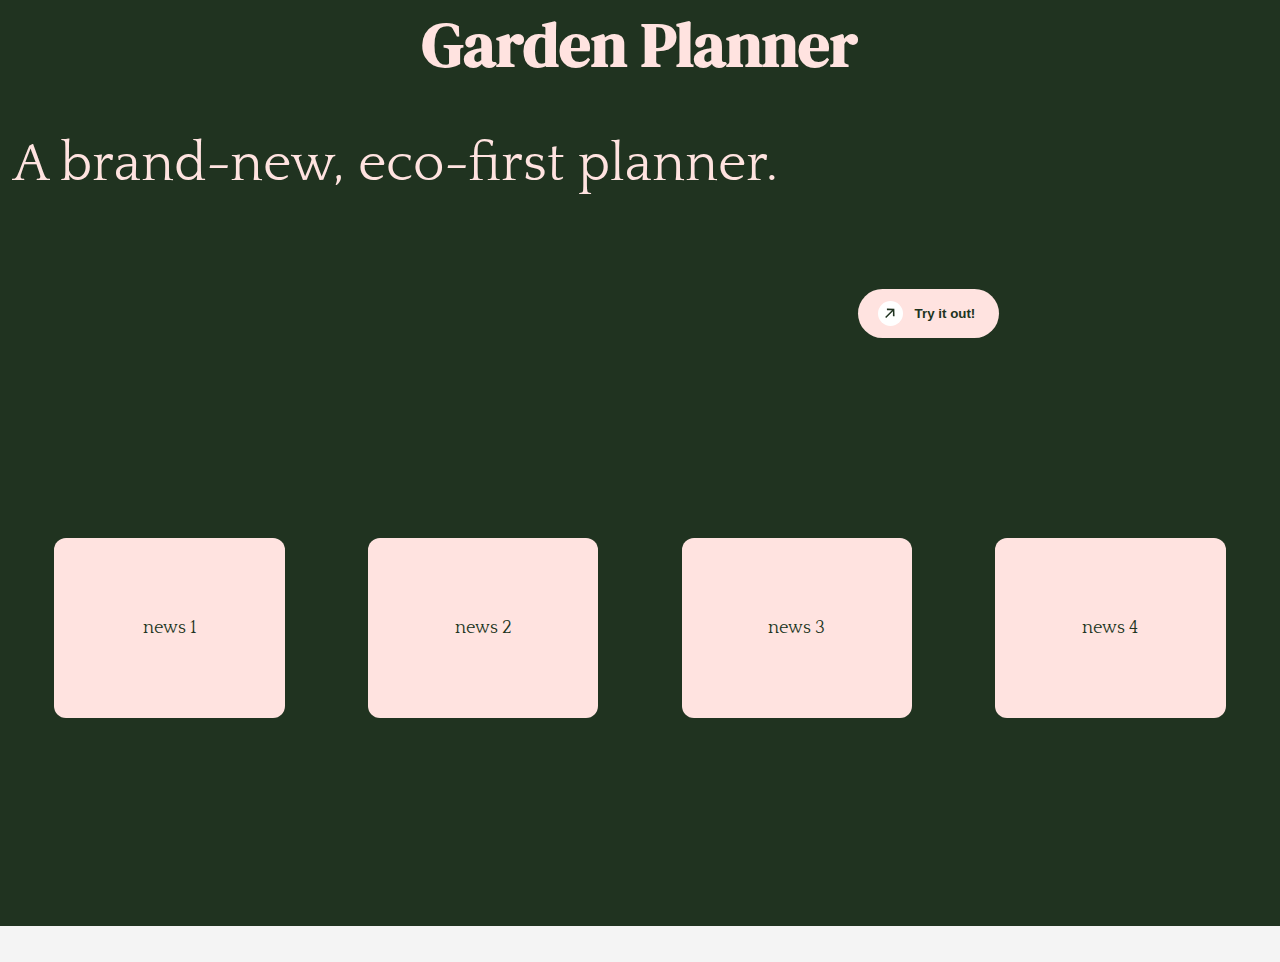
==== index.html @ 96e82ace "Add files via upload" ====
<!DOCTYPE html>
<html lang="en">
<head>
    <meta charset="UTF-8">
    <meta name="viewport" content="width=device-width, initial-scale=1.0">
    <title>Garden Planner</title>
    <link rel="stylesheet" href="style.css">
    <link rel="preconnect" href="https://fonts.googleapis.com">
    <link rel="preconnect" href="https://fonts.gstatic.com" crossorigin>
    <link href="https://fonts.googleapis.com/css2?family=DM+Serif+Display:ital@0;1&display=swap" rel="stylesheet">
    <link href="https://fonts.googleapis.com/css2?family=DM+Serif+Display:ital@0;1&family=Quattrocento:wght@400;700&display=swap" rel="stylesheet">
</head>
<body>
    <div id="splash-screen">
        <div id="topbar">
            <h1>Garden Planner</h1>
        </div>
        <div id="splash-desc">
            <span>A brand-new, eco-first planner.</span>
        </div>
        <div id="actions">
            <!-- <a href="3d-view/gpt-planner.html" class="try-button">Try it out!</a> -->
            <button href="3d-view/gpt-planner.html" class="button" id="trybtn" style="--clr: #FFE3E0">
                <span class="button__icon-wrapper">
                  <svg
                    viewBox="0 0 14 15"
                    fill="none"
                    xmlns="http://www.w3.org/2000/svg"
                    class="button__icon-svg"
                    width="10">
                    <path
                      d="M13.376 11.552l-.264-10.44-10.44-.24.024 2.28 6.96-.048L.2 12.56l1.488 1.488 9.432-9.432-.048 6.912 2.304.024z"
                      fill="#203320">
                    </path>
                  </svg>
              
                  <svg
                    viewBox="0 0 14 15"
                    fill="none"
                    width="10"
                    xmlns="http://www.w3.org/2000/svg"
                    class="button__icon-svg button__icon-svg--copy">
                    <path
                      d="M13.376 11.552l-.264-10.44-10.44-.24.024 2.28 6.96-.048L.2 12.56l1.488 1.488 9.432-9.432-.048 6.912 2.304.024z"
                      fill="#203320">
                    </path>
                  </svg>
                </span>
                Try it out!
              </button>
        </div>
        <div id="news-section">
            <div class="news-card">news 1</div>
            <div class="news-card">news 2</div>
            <div class="news-card">news 3</div>
            <div class="news-card">news 4</div>
        </div>
    </div>
    
    <div id="content">
        <!-- Content goes here -->
    </div> 

    <script src="script.js"></script>
</body>
</html>
---- style.css ----
body {
    margin: 0; 
    padding: 0;
    font-family: 'Quattrocento', serif;
    overflow-x: hidden;
}

#splash-screen {
    height: 100vh;
    background-color: #203320;
    display: grid;
    gap: 1vw;
    grid-template-columns: 1fr 1fr 1fr;
    grid-template-rows: 12vh 40vh 25vh 20vh;
    padding: 1vw;
}

#topbar {
    grid-column: 1 / -1;
    font-family: 'DM Serif Display', serif;
    font-size: 3.5vh;
    color: #FFE3E0;
    text-align: center;
    margin-top: -6vh; /* Adjusted to move title closer to top */
}

#splash-desc {
    grid-column: 1 / 3;
    font-size: 6vh;
    color: #FFE3E0;
    word-break: break-word;
}

#actions {
    grid-column: 3 / -1;
    display: flex;
    align-items: center;
    justify-content: flex-start;
}

/* From Uiverse.io by Creatlydev */ 
.button {
    line-height: 1;
    text-decoration: none;
    display: inline-flex;
    border: none;
    cursor: pointer;
    align-items: center;
    gap: 0.75rem;
    background-color: var(--clr);
    color: #203320;
    border-radius: 10rem;
    font-weight: 600;
    padding: 0.75rem 1.5rem;
    padding-left: 20px;
    white-space: nowrap;
    overflow: hidden;
    text-overflow: ellipsis;
    transition: background-color 0.3s;
  }
  
  .button__icon-wrapper {
    flex-shrink: 0;
    width: 25px;
    height: 25px;
    position: relative;
    color: var(--clr);
    background-color: #fff;
    border-radius: 50%;
    display: grid;
    place-items: center;
    overflow: hidden;
  }
  
  .button:hover {
    background-color: #2c2c2c;
    color: #fff
  }
  
  .button:hover .button__icon-wrapper {
    color: #000;
  }
  
  .button__icon-svg--copy {
    position: absolute;
    transform: translate(-150%, 150%);
  }
  
  .button:hover .button__icon-svg:first-child {
    transition: transform 0.3s ease-in-out;
    transform: translate(150%, -150%);
  }
  
  .button:hover .button__icon-svg--copy {
    transition: transform 0.3s ease-in-out 0.1s;
    transform: translate(0);
  }
  

/* News section styling */
#news-section {
    grid-column: 1 / -1;
    display: flex;
    justify-content: space-around;
    align-items: center;
    padding-top: 2vh;
}

.news-card {
    width: 18vw;
    height: 20vh;
    background-color: #FFE3E0;
    color: #203320;
    border-radius: 12px;
    display: flex;
    align-items: center;
    justify-content: center;
    font-size: 2vh;
    font-family: 'Quattrocento', serif;
    text-align: center;
    margin: 0 0.5vw; /* Reduced margin between cards */
}

#content {
    width: 100%;
    height: auto;
    padding: 2vh 4vw;
    background-color: #f4f4f4;
    display: block;
}
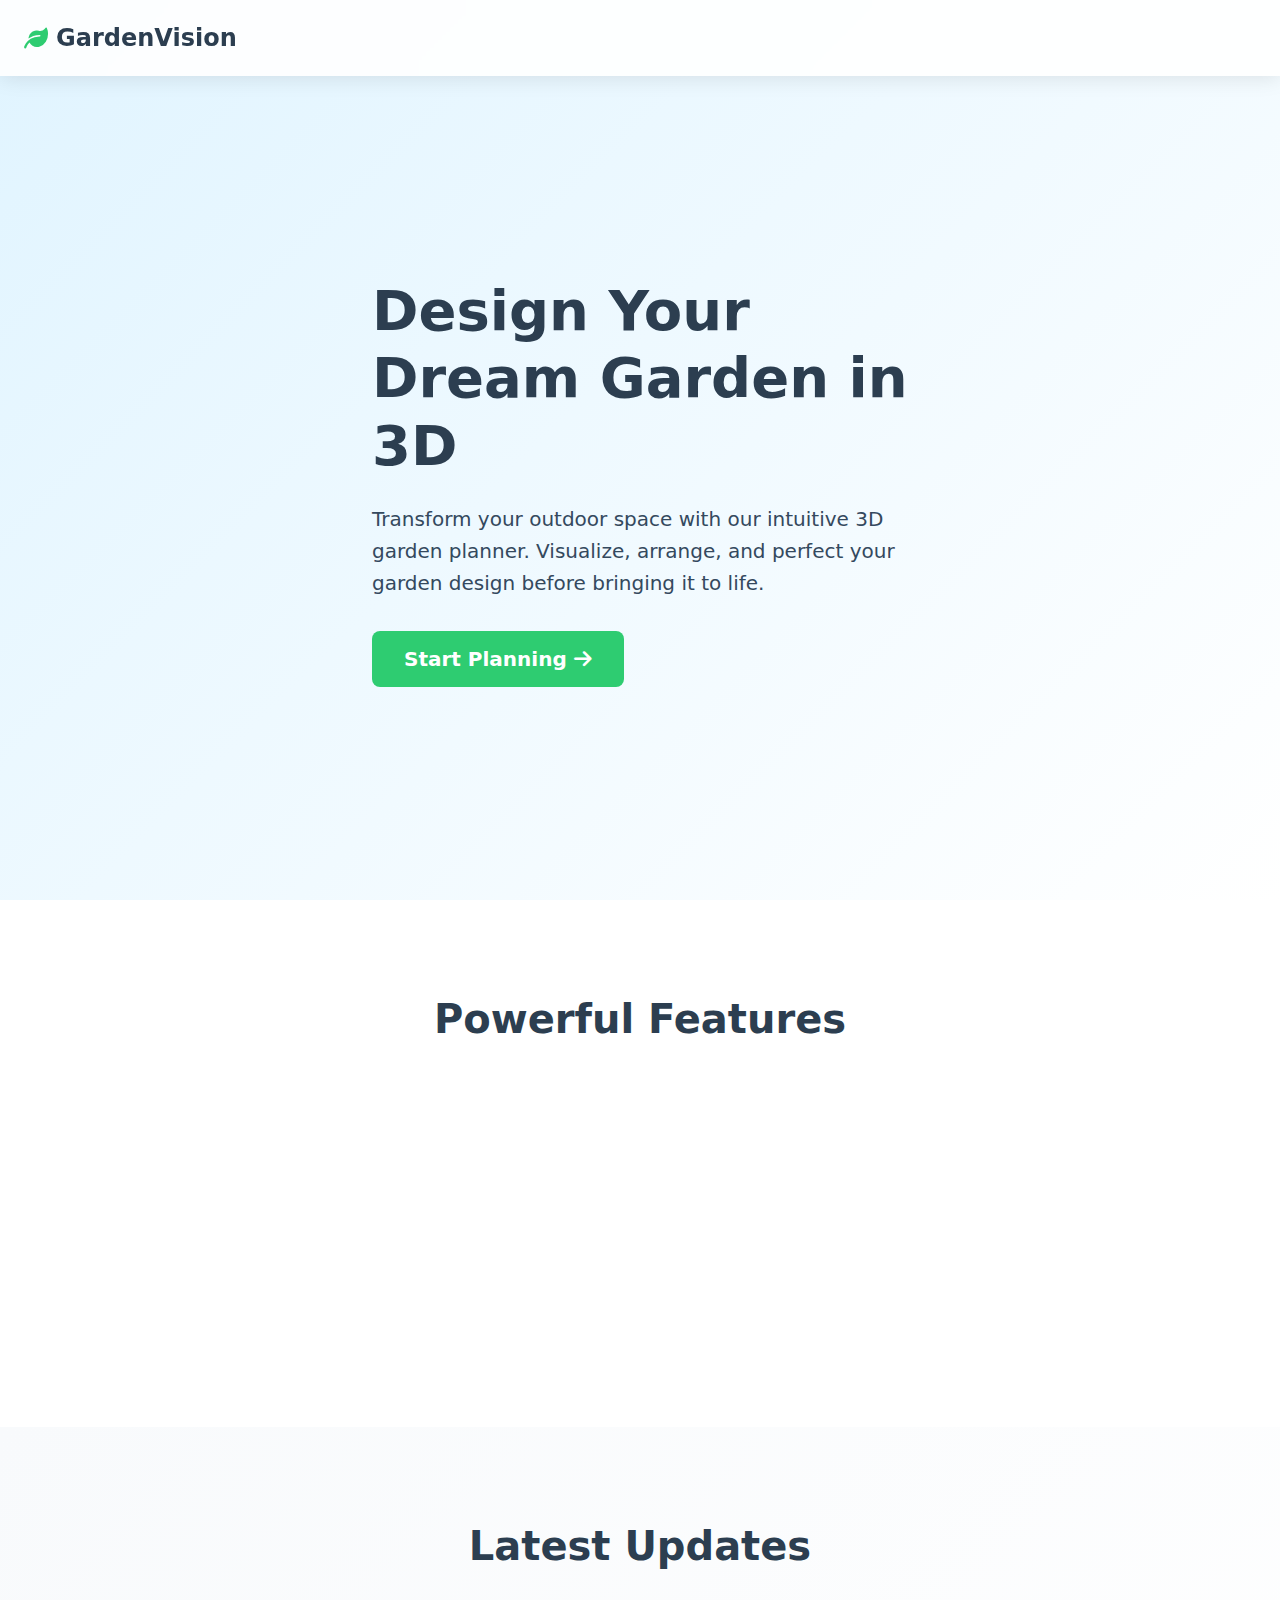
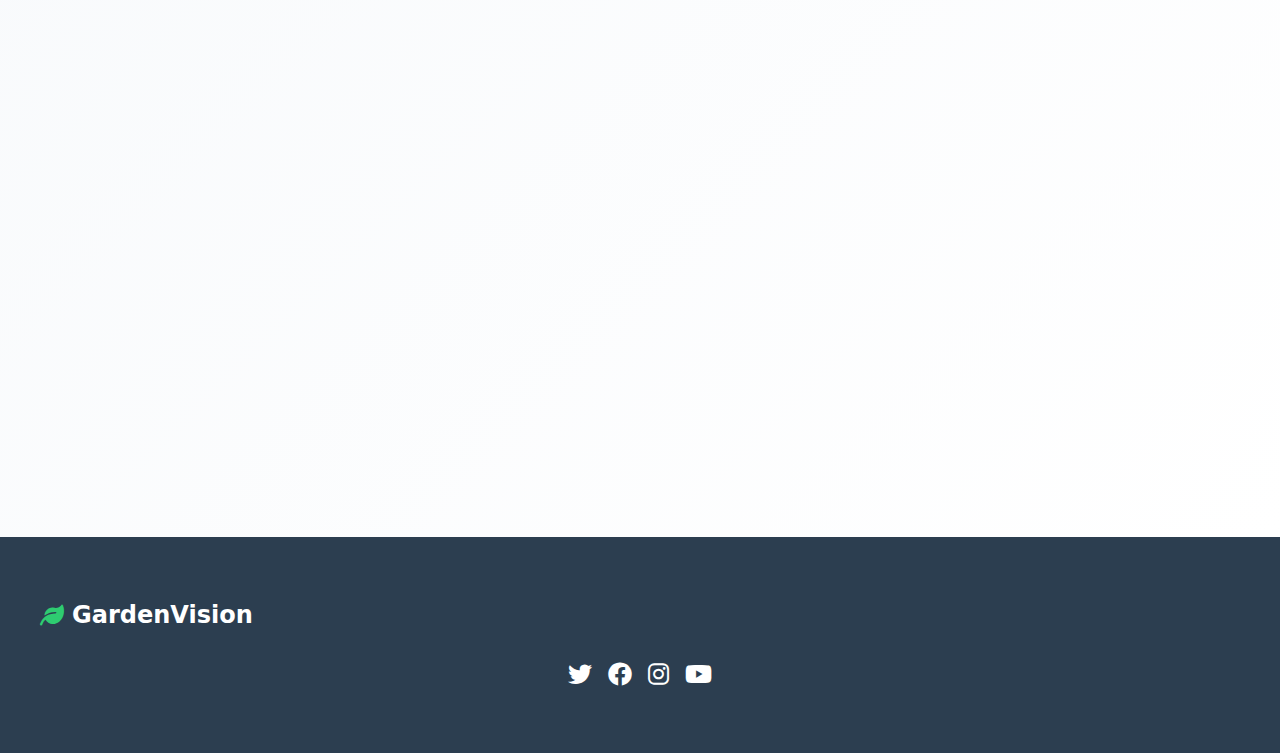
==== commit 35ee72c0: "Rename index.php to index.html" ====
--- a/index.html
+++ b/index.html
@@ -1,66 +1,454 @@
-<!DOCTYPE html>
-<html lang="en">
-<head>
-    <meta charset="UTF-8">
-    <meta name="viewport" content="width=device-width, initial-scale=1.0">
-    <title>Garden Planner</title>
-    <link rel="stylesheet" href="style.css">
-    <link rel="preconnect" href="https://fonts.googleapis.com">
-    <link rel="preconnect" href="https://fonts.gstatic.com" crossorigin>
-    <link href="https://fonts.googleapis.com/css2?family=DM+Serif+Display:ital@0;1&display=swap" rel="stylesheet">
-    <link href="https://fonts.googleapis.com/css2?family=DM+Serif+Display:ital@0;1&family=Quattrocento:wght@400;700&display=swap" rel="stylesheet">
-</head>
-<body>
-    <div id="splash-screen">
-        <div id="topbar">
-            <h1>Garden Planner</h1>
-        </div>
-        <div id="splash-desc">
-            <span>A brand-new, eco-first planner.</span>
-        </div>
-        <div id="actions">
-            <!-- <a href="3d-view/gpt-planner.html" class="try-button">Try it out!</a> -->
-            <button href="3d-view/gpt-planner.html" class="button" id="trybtn" style="--clr: #FFE3E0">
-                <span class="button__icon-wrapper">
-                  <svg
-                    viewBox="0 0 14 15"
-                    fill="none"
-                    xmlns="http://www.w3.org/2000/svg"
-                    class="button__icon-svg"
-                    width="10">
-                    <path
-                      d="M13.376 11.552l-.264-10.44-10.44-.24.024 2.28 6.96-.048L.2 12.56l1.488 1.488 9.432-9.432-.048 6.912 2.304.024z"
-                      fill="#203320">
-                    </path>
-                  </svg>
-              
-                  <svg
-                    viewBox="0 0 14 15"
-                    fill="none"
-                    width="10"
-                    xmlns="http://www.w3.org/2000/svg"
-                    class="button__icon-svg button__icon-svg--copy">
-                    <path
-                      d="M13.376 11.552l-.264-10.44-10.44-.24.024 2.28 6.96-.048L.2 12.56l1.488 1.488 9.432-9.432-.048 6.912 2.304.024z"
-                      fill="#203320">
-                    </path>
-                  </svg>
-                </span>
-                Try it out!
-              </button>
-        </div>
-        <div id="news-section">
-            <div class="news-card">news 1</div>
-            <div class="news-card">news 2</div>
-            <div class="news-card">news 3</div>
-            <div class="news-card">news 4</div>
-        </div>
-    </div>
-    
-    <div id="content">
-        <!-- Content goes here -->
-    </div> 
-
-    <script src="script.js"></script>
-</body>
-</html>
+<!DOCTYPE html>
+<html lang="en">
+<head>
+    <meta charset="UTF-8">
+    <meta name="viewport" content="width=device-width, initial-scale=1.0">
+    <title>GardenVision | 3D Garden Planner</title>
+    <link href="https://cdnjs.cloudflare.com/ajax/libs/font-awesome/6.0.0/css/all.min.css" rel="stylesheet">
+    <style>
+        * {
+            margin: 0;
+            padding: 0;
+            box-sizing: border-box;
+            font-family: 'Segoe UI', system-ui, sans-serif;
+        }
+
+        :root {
+            --primary: #2ecc71;
+            --primary-dark: #27ae60;
+            --text-dark: #2c3e50;
+            --text-light: #34495e;
+            --background: #f8fafc;
+        }
+
+        body {
+            background: var(--background);
+            min-height: 100vh;
+            overflow-x: hidden;
+        }
+
+        .nav {
+            padding: 1.5rem;
+            display: flex;
+            justify-content: space-between;
+            align-items: center;
+            position: fixed;
+            top: 0;
+            left: 0;
+            right: 0;
+            background: rgba(255, 255, 255, 0.9);
+            backdrop-filter: blur(10px);
+            z-index: 1000;
+            box-shadow: 0 2px 20px rgba(0, 0, 0, 0.1);
+        }
+
+        .logo {
+            font-size: 1.5rem;
+            font-weight: 700;
+            color: var(--text-dark);
+            display: flex;
+            align-items: center;
+            gap: 0.5rem;
+        }
+
+        .logo i {
+            color: var(--primary);
+        }
+
+        .hero {
+            min-height: 100vh;
+            display: flex;
+            align-items: center;
+            justify-content: center;
+            padding: 6rem 2rem 2rem;
+            position: relative;
+            background: linear-gradient(135deg, #e0f4ff 0%, #ffffff 100%);
+        }
+
+        .content {
+            max-width: 600px;
+            z-index: 1;
+            padding: 2rem;
+        }
+
+        h1 {
+            font-size: 3.5rem;
+            color: var(--text-dark);
+            margin-bottom: 1.5rem;
+            line-height: 1.2;
+        }
+
+        .hero p {
+            font-size: 1.25rem;
+            color: var(--text-light);
+            margin-bottom: 2rem;
+            line-height: 1.6;
+        }
+
+        .cta-button {
+            display: inline-block;
+            padding: 1rem 2rem;
+            font-size: 1.25rem;
+            background: var(--primary);
+            color: white;
+            text-decoration: none;
+            border-radius: 8px;
+            transition: all 0.3s ease;
+            font-weight: 600;
+        }
+
+        .cta-button:hover {
+            transform: translateY(-2px);
+            box-shadow: 0 4px 12px rgba(46, 204, 113, 0.3);
+        }
+
+        .features {
+            padding: 6rem 2rem;
+            background: white;
+        }
+
+        .section-title {
+            text-align: center;
+            font-size: 2.5rem;
+            color: var(--text-dark);
+            margin-bottom: 3rem;
+        }
+
+        .features-grid {
+            display: grid;
+            grid-template-columns: repeat(auto-fit, minmax(300px, 1fr));
+            gap: 2rem;
+            max-width: 1200px;
+            margin: 0 auto;
+            padding: 0 1rem;
+        }
+
+        .feature-card {
+            background: white;
+            padding: 2rem;
+            border-radius: 16px;
+            box-shadow: 0 4px 20px rgba(0, 0, 0, 0.1);
+            transition: transform 0.3s ease;
+        }
+
+        .feature-card:hover {
+            transform: translateY(-5px);
+        }
+
+        .feature-icon {
+            font-size: 2.5rem;
+            color: var(--primary);
+            margin-bottom: 1rem;
+        }
+
+        .feature-title {
+            font-size: 1.5rem;
+            color: var(--text-dark);
+            margin-bottom: 1rem;
+        }
+
+        .feature-description {
+            color: var(--text-light);
+            line-height: 1.6;
+        }
+
+        .news {
+            padding: 6rem 2rem;
+            background: linear-gradient(135deg, #f8fafc 0%, #ffffff 100%);
+        }
+
+        .news-grid {
+            display: grid;
+            grid-template-columns: repeat(auto-fit, minmax(300px, 1fr));
+            gap: 2rem;
+            max-width: 1200px;
+            margin: 0 auto;
+            padding: 0 1rem;
+        }
+
+        .news-card {
+            background: white;
+            border-radius: 16px;
+            overflow: hidden;
+            box-shadow: 0 4px 20px rgba(0, 0, 0, 0.1);
+            transition: transform 0.3s ease;
+        }
+
+        .news-card:hover {
+            transform: translateY(-5px);
+        }
+
+        .news-image {
+            width: 100%;
+            height: 200px;
+            background: var(--primary);
+            position: relative;
+            overflow: hidden;
+        }
+
+        .news-image img {
+            width: 100%;
+            height: 100%;
+            object-fit: cover;
+        }
+
+        .news-content {
+            padding: 1.5rem;
+        }
+
+        .news-date {
+            color: var(--primary);
+            font-size: 0.9rem;
+            margin-bottom: 0.5rem;
+        }
+
+        .news-title {
+            font-size: 1.25rem;
+            color: var(--text-dark);
+            margin-bottom: 1rem;
+        }
+
+        .news-excerpt {
+            color: var(--text-light);
+            line-height: 1.6;
+            margin-bottom: 1rem;
+        }
+
+        .read-more {
+            color: var(--primary);
+            text-decoration: none;
+            font-weight: 600;
+            display: inline-flex;
+            align-items: center;
+            gap: 0.5rem;
+        }
+
+        .read-more:hover {
+            color: var(--primary-dark);
+        }
+
+        footer {
+            background: var(--text-dark);
+            color: white;
+            padding: 4rem 2rem;
+            text-align: center;
+        }
+
+        .footer-content {
+            max-width: 1200px;
+            margin: 0 auto;
+        }
+
+        .social-links {
+            display: flex;
+            justify-content: center;
+            gap: 1rem;
+            margin-top: 2rem;
+        }
+
+        .social-link {
+            color: white;
+            font-size: 1.5rem;
+            transition: transform 0.3s ease;
+        }
+
+        .social-link:hover {
+            transform: translateY(-3px);
+        }
+
+        @keyframes float {
+            0%, 100% { transform: translateY(0); }
+            50% { transform: translateY(-20px); }
+        }
+
+        .scroll-to-top {
+            position: fixed;
+            bottom: 2rem;
+            right: 2rem;
+            background: var(--primary);
+            color: white;
+            width: 50px;
+            height: 50px;
+            border-radius: 50%;
+            display: flex;
+            align-items: center;
+            justify-content: center;
+            cursor: pointer;
+            opacity: 0;
+            transition: all 0.3s ease;
+            z-index: 1000;
+        }
+
+        .scroll-to-top.visible {
+            opacity: 1;
+        }
+
+        @media (max-width: 768px) {
+            h1 {
+                font-size: 2.5rem;
+            }
+            
+            .content {
+                text-align: center;
+                padding: 1rem;
+            }
+
+            .features, .news {
+                padding: 4rem 1rem;
+            }
+
+            .section-title {
+                font-size: 2rem;
+            }
+        }
+    </style>
+</head>
+<body>
+    <nav class="nav">
+        <div class="logo">
+            <i class="fas fa-leaf"></i>
+            GardenVision
+        </div>
+    </nav>
+    
+    <main>
+        <section class="hero">
+            <div class="content">
+                <h1>Design Your Dream Garden in 3D</h1>
+                <p>Transform your outdoor space with our intuitive 3D garden planner. Visualize, arrange, and perfect your garden design before bringing it to life.</p>
+                <a href="3d-view/gpt-planner.html" class="cta-button">Start Planning <i class="fas fa-arrow-right"></i></a>
+            </div>
+        </section>
+
+        <section class="features">
+            <h2 class="section-title">Powerful Features</h2>
+            <div class="features-grid">
+                <div class="feature-card">
+                    <i class="fas fa-cube feature-icon"></i>
+                    <h3 class="feature-title">3D Visualization</h3>
+                    <p class="feature-description">See your garden come to life with 3D rendering and real-time preview of your designs.</p>
+                </div>
+                <div class="feature-card">
+                    <i class="fas fa-seedling feature-icon"></i>
+                    <h3 class="feature-title">Plant Library</h3>
+                    <p class="feature-description">Access a variety of plants with detailed information about growth requirements and maintenance.</p>
+                </div>
+                <div class="feature-card">
+                    <i class="fas fa-cloud-sun feature-icon"></i>
+                    <h3 class="feature-title">AI Analysis</h3>
+                    <p class="feature-description">Get a personalised analysis of your creation by a state of the art AI.</p>
+                </div>
+            </div>
+        </section>
+
+        <section class="news">
+            <h2 class="section-title">Latest Updates</h2>
+            <div class="news-grid">
+                <div class="news-card">
+                    <div class="news-image">
+                        <img src="/api/placeholder/400/320" alt="New Features Release">
+                    </div>
+                    <div class="news-content">
+                        <div class="news-date">November 14, 2024</div>
+                        <h3 class="news-title">New Features Release</h3>
+                        <p class="news-excerpt">Explore our latest update with enhanced 3D rendering and new plant varieties.</p>
+                        <a href="#" class="read-more">Read More <i class="fas fa-arrow-right"></i></a>
+                    </div>
+                </div>
+                <div class="news-card">
+                    <div class="news-image">
+                        <img src="/api/placeholder/400/320" alt="Community Showcase">
+                    </div>
+                    <div class="news-content">
+                        <div class="news-date">November 12, 2024</div>
+                        <h3 class="news-title">Community Showcase</h3>
+                        <p class="news-excerpt">Check out amazing garden designs created by our community members.</p>
+                        <a href="#" class="read-more">Read More <i class="fas fa-arrow-right"></i></a>
+                    </div>
+                </div>
+                <div class="news-card">
+                    <div class="news-image">
+                        <img src="/api/placeholder/400/320" alt="Seasonal Tips">
+                    </div>
+                    <div class="news-content">
+                        <div class="news-date">November 10, 2024</div>
+                        <h3 class="news-title">Winter Planning Guide</h3>
+                        <p class="news-excerpt">Get ready for spring with our comprehensive winter planning guide.</p>
+                        <a href="#" class="read-more">Read More <i class="fas fa-arrow-right"></i></a>
+                    </div>
+                </div>
+            </div>
+        </section>
+
+        <footer>
+            <div class="footer-content">
+                <div class="logo">
+                    <i class="fas fa-leaf"></i>
+                    <span style="color:white;">GardenVision</span>
+                </div>
+                <div class="social-links">
+                    <a href="#" class="social-link"><i class="fab fa-twitter"></i></a>
+                    <a href="#" class="social-link"><i class="fab fa-facebook"></i></a>
+                    <a href="#" class="social-link"><i class="fab fa-instagram"></i></a>
+                    <a href="#" class="social-link"><i class="fab fa-youtube"></i></a>
+                </div>
+            </div>
+        </footer>
+
+        <div class="scroll-to-top">
+            <i class="fas fa-arrow-up"></i>
+        </div>
+    </main>
+
+    <script>
+        // Smooth scroll to top
+        const scrollToTop = document.querySelector('.scroll-to-top');
+        
+        window.addEventListener('scroll', () => {
+            if (window.pageYOffset > 100) {
+                scrollToTop.classList.add('visible');
+            } else {
+                scrollToTop.classList.remove('visible');
+            }
+        });
+
+        scrollToTop.addEventListener('click', () => {
+            window.scrollTo({
+                top: 0,
+                behavior: 'smooth'
+            });
+        });
+
+        // Smooth scroll for anchor links
+        document.querySelectorAll('a[href^="#"]').forEach(anchor => {
+            anchor.addEventListener('click', function (e) {
+                e.preventDefault();
+                document.querySelector(this.getAttribute('href')).scrollIntoView({
+                    behavior: 'smooth'
+                });
+            });
+        });
+
+        // Animate cards on scroll
+        const cards = document.querySelectorAll('.feature-card, .news-card');
+        
+        const observer = new IntersectionObserver((entries) => {
+            entries.forEach(entry => {
+                if (entry.isIntersecting) {
+                    entry.target.style.opacity = 1;
+                    entry.target.style.transform = 'translateY(0)';
+                }
+            });
+        }, {
+            threshold: 0.1
+        });
+
+        cards.forEach(card => {
+            card.style.opacity = 0;
+            card.style.transform = 'translateY(20px)';
+            card.style.transition = 'all 0.6s ease';
+            observer.observe(card);
+        });
+    </script>
+</body>
+</html>
